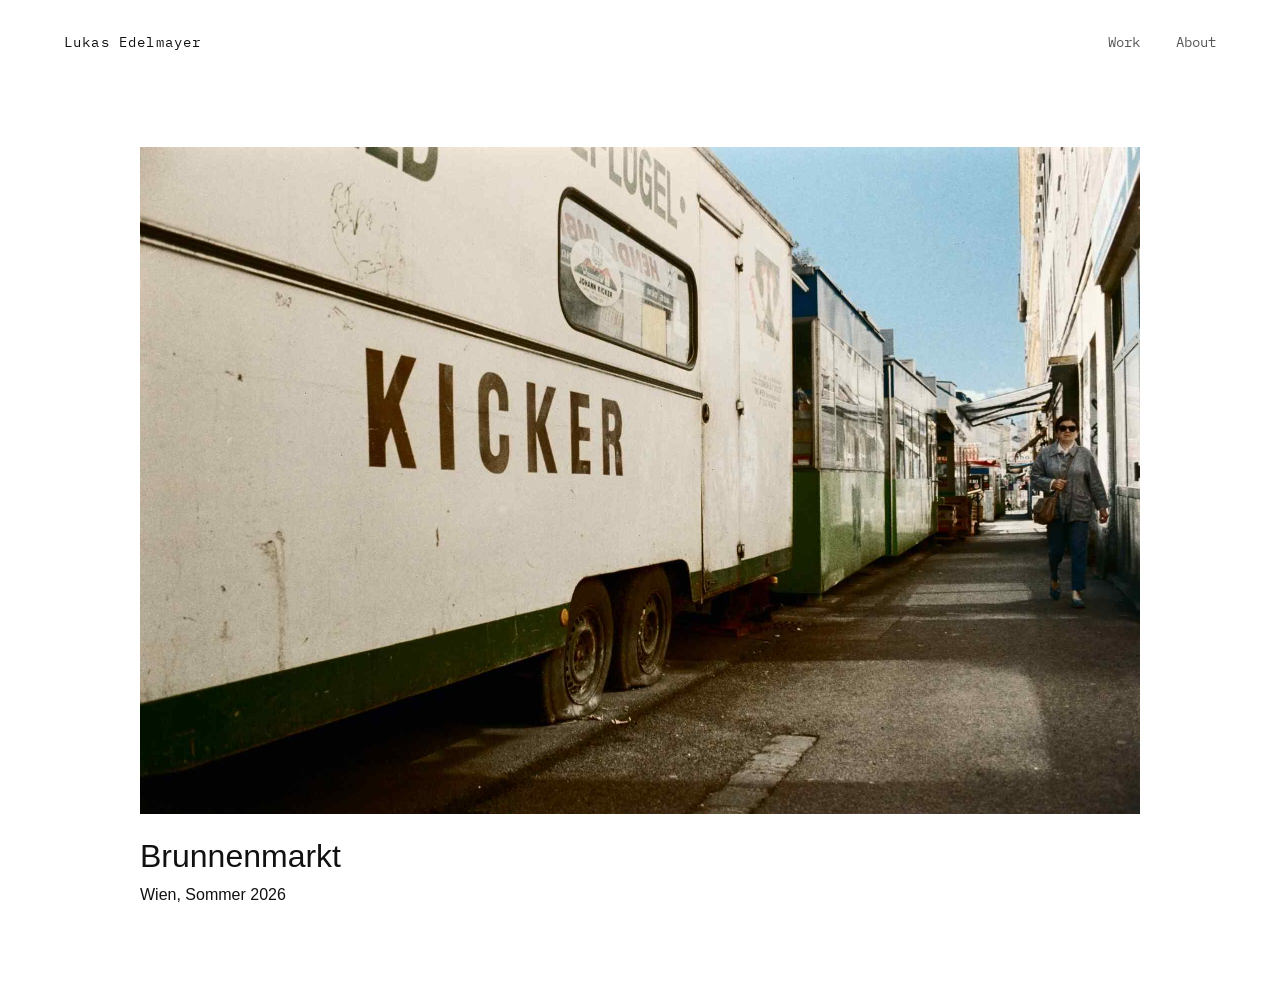
==== index.html @ d317c47a "Initial portfolio" ====
<!DOCTYPE html>
<html lang="de">
<head>
    <meta charset="UTF-8">
    <meta name="viewport" content="width=device-width, initial-scale=1.0">

    <title>Lukas Edelmayer Fotografie   </title>

    <link rel="preconnect" href="https://fonts.googleapis.com">
    <link rel="preconnect" href="https://fonts.gstatic.com" crossorigin>

    <link href="https://fonts.googleapis.com/css2?family=IBM+Plex+Mono:wght@300;400;500&display=swap" rel="stylesheet">

    <link rel="stylesheet" href="css/style.css">
</head>



<body>

<header>
    <h1>Lukas Edelmayer</h1>

    <nav>
        <a href="#">Work</a>
        <a href="#">About</a>
    </nav>
</header>


<section class="project">
<div class="hero">
    <a href="Brunnenmarkt.html">
        <img src="images/hero.jpg" alt="Brunnenmarkt">
    </a>
</div>

<div class="project-info">
    <h2>Brunnenmarkt</h2>
    <p>
        Wien, Sommer 2026
    </p>
</div>

</section>

<script>
document.addEventListener('contextmenu', e => {
    e.preventDefault();
});

document.querySelectorAll('img').forEach(img => {
    img.setAttribute('draggable', 'false');

    img.addEventListener('dragstart', e => {
        e.preventDefault();
    });
});
</script>

</body>

</html>
---- css/style.css ----
* {
    margin: 0;
    padding: 0;
    box-sizing: border-box;
}

body {
    font-family: Helvetica, Arial, sans-serif;
    color: #111;
    background: #fff;
}

/* ---------- Header ---------- */

header {
    display: flex;
    justify-content: space-between;
    align-items: center;
    padding: 2rem 5vw;
}

header h1 {
    font-family: "IBM Plex Mono", monospace;
    font-size: 0.9rem;
    font-weight: 400;
    letter-spacing: 0.08em;
}

nav a {
    font-family: "IBM Plex Mono", monospace;
    font-size: 0.9rem;
    color: #111;
    text-decoration: none;
    opacity: 0.7;
    margin-left: 2rem;
    transition: opacity 0.2s ease;
}

nav a:hover {
    opacity: 1;
}

/* ---------- Allgemeine Bildregeln ---------- */

img {
    display: block;
    user-select: none;
    -webkit-user-drag: none;
}

/* ---------- Startseite ---------- */

.hero {
    width: min(1000px, 85%);
    margin: 4rem auto 1.5rem auto;
}

.hero img {
    width: 100%;
}

.project-info {
    width: min(1000px, 85%);
    margin: 0 auto 5rem auto;
}

.project-info h2 {
    font-size: 2rem;
    font-weight: 400;
    margin-bottom: 0.5rem;
}

.project-info p {
    font-size: 1rem;
    line-height: 1.5;
}

/* ---------- Intro / About ---------- */

.intro {
    width: min(800px, 85%);
    margin: 5rem auto 6rem auto;
}

.intro h2 {
    font-size: 2rem;
    font-weight: 400;
    margin-bottom: 0.75rem;
}

.intro p {
    font-size: 1rem;
    line-height: 1.7;
}

/* ---------- Projektseite ---------- */

.project-header {
    width: min(1000px, 85%);
    margin: 3rem auto;
}

.project-header h1 {
    font-size: 1rem;
    font-weight: 400;
}

.project-header p {
    margin-top: 0.3rem;
    color: #666;
}

/* ---------- Galerie ---------- */

.gallery {
    width: min(1000px, 85%);
    margin: 0 auto 5rem auto;
}

/* Querformat */

.landscape {
    width: 100%;
    margin-bottom: 3rem;
}

/* Hochformat */

.portrait {
    max-height: 90vh;
    width: auto;
    margin: 0 auto 3rem auto;
}

/* ---------- Links auf Bildern ---------- */

.hero a {
    display: block;
}

.hero img {
    transition: opacity 0.2s ease;
}

.hero a:hover img {
    opacity: 0.95;
}
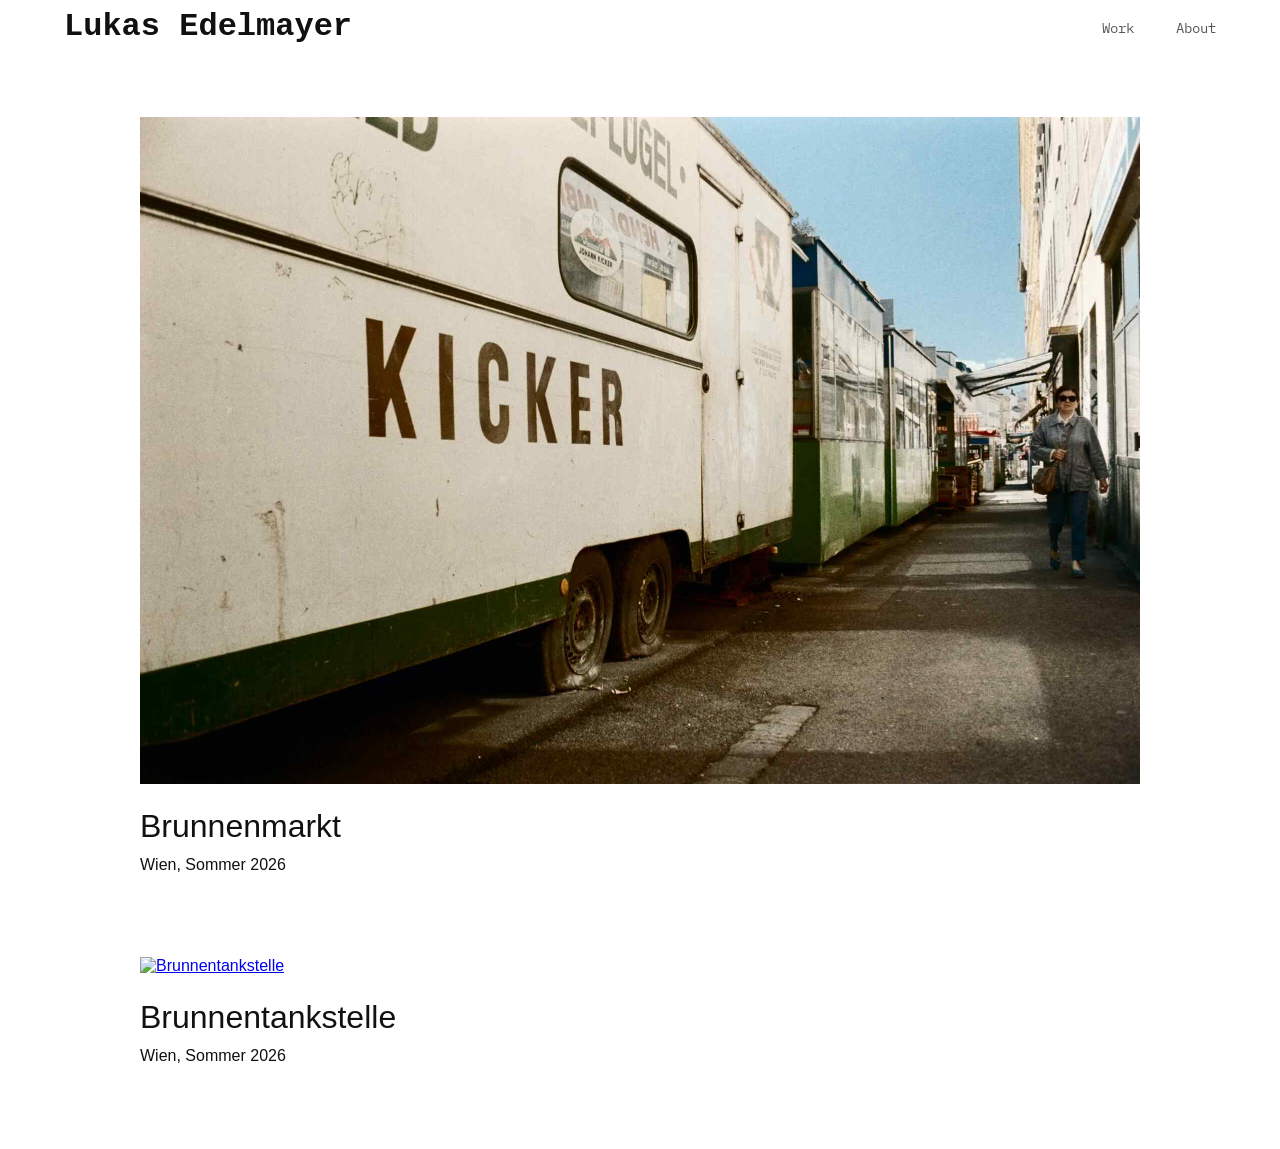
==== commit fcf44c85: "Brunnentanksteller" ====
--- a/index.html
+++ b/index.html
@@ -19,11 +19,13 @@
 <body>
 
 <header>
-    <h1>Lukas Edelmayer</h1>
+    <h1>
+        <a href="index.html">Lukas Edelmayer</a>
+    </h1>
 
     <nav>
-        <a href="#">Work</a>
-        <a href="#">About</a>
+        <a href="index.html">Work</a>
+        <a href="about.html">About</a>
     </nav>
 </header>
 
@@ -41,7 +43,21 @@
         Wien, Sommer 2026
     </p>
 </div>
+</section>
 
+<section class="project">
+<div class="hero">
+    <a href="Brunnentankstelle.html">
+        <img src="images/hero02.jpg" alt="Brunnentankstelle">
+    </a>
+</div>
+
+<div class="project-info">
+    <h2>Brunnentankstelle</h2>
+    <p>
+        Wien, Sommer 2026
+    </p>
+</div>
 </section>
 
 <script>
--- a/css/style.css
+++ b/css/style.css
@@ -13,17 +13,22 @@
 /* ---------- Header ---------- */
 
 header {
+    font-family: "IBM Plex Mono", monospace;
     display: flex;
     justify-content: space-between;
     align-items: center;
-    padding: 2rem 5vw;
+
+    padding: 0.5rem 5vw;
+
+    position: sticky;
+    top: 0;
+    
+    z-index: 1000;
 }
 
-header h1 {
-    font-family: "IBM Plex Mono", monospace;
-    font-size: 0.9rem;
-    font-weight: 400;
-    letter-spacing: 0.08em;
+header h1 a {
+    color: inherit;
+    text-decoration: none;
 }
 
 nav a {
@@ -94,42 +99,33 @@
 }
 
 /* ---------- Projektseite ---------- */
+.project-container {
+    max-width: 900px;
+    margin: 0 auto;
+    padding: 2rem;
+}
 
 .project-header {
-    width: min(1000px, 85%);
-    margin: 3rem auto;
+margin-bottom: 2rem;
+}
+.gallery {
+    max-width: 900px;
+    margin: 0 auto;
 }
 
-.project-header h1 {
-    font-size: 1rem;
-    font-weight: 400;
+.gallery img {
+    display: block;
+    margin: 0 auto 3rem auto;
 }
-
-.project-header p {
-    margin-top: 0.3rem;
-    color: #666;
-}
-
-/* ---------- Galerie ---------- */
-
-.gallery {
-    width: min(1000px, 85%);
-    margin: 0 auto 5rem auto;
-}
-
-/* Querformat */
 
 .landscape {
     width: 100%;
-    margin-bottom: 3rem;
 }
 
-/* Hochformat */
-
 .portrait {
-    max-height: 90vh;
     width: auto;
-    margin: 0 auto 3rem auto;
+    max-width: 80%;
+    max-height: 85vh;
 }
 
 /* ---------- Links auf Bildern ---------- */
@@ -144,4 +140,13 @@
 
 .hero a:hover img {
     opacity: 0.95;
+}
+
+@media (max-width: 768px) {
+
+    .portrait {
+        max-height: 80vh;
+        max-width: 85%;
+    }
+
 }
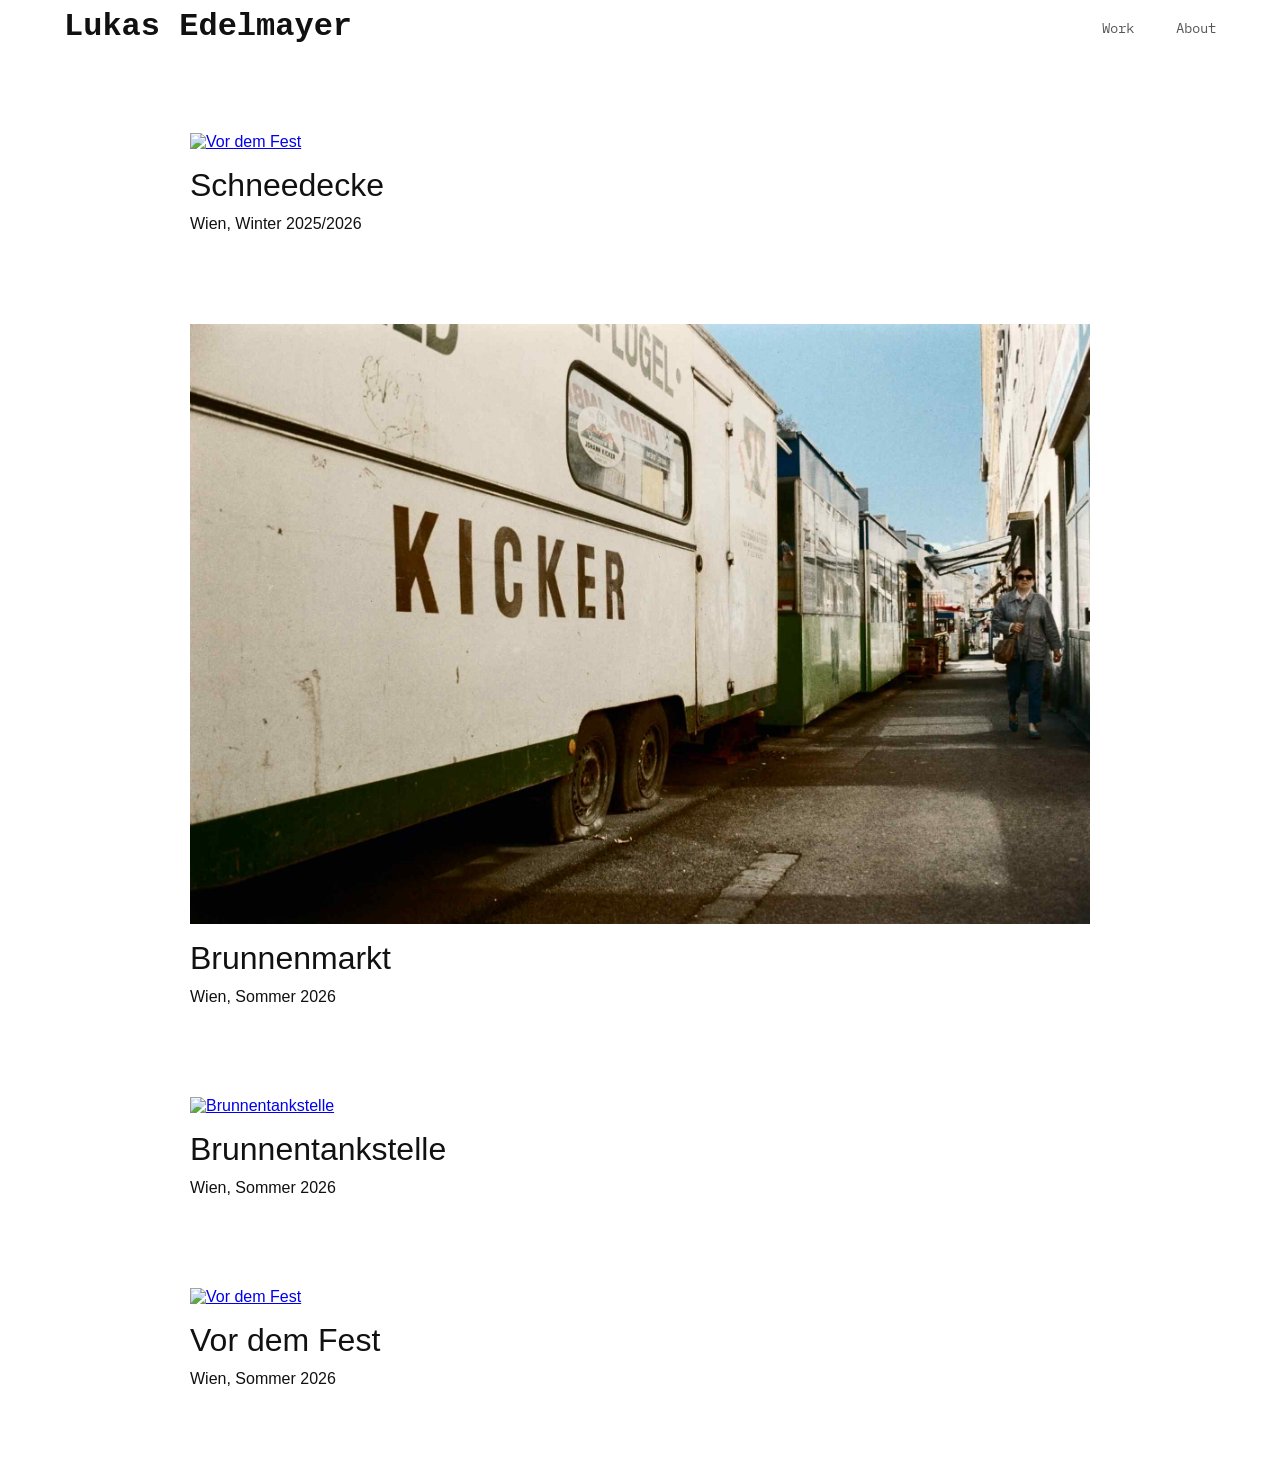
==== commit dfe2e4e9: "Schneedecke" ====
--- a/index.html
+++ b/index.html
@@ -29,6 +29,20 @@
     </nav>
 </header>
 
+<section class="project">
+<div class="hero">
+    <a href="Schneedecke.html">
+        <img src="images/20260223_005154700026.jpg" alt="Vor dem Fest">
+    </a>
+</div>
+
+<div class="project-info">
+    <h2>Schneedecke</h2>
+    <p>
+        Wien, Winter 2025/2026
+    </p>
+</div>
+</section>
 
 <section class="project">
 <div class="hero">
@@ -60,6 +74,22 @@
 </div>
 </section>
 
+<section class="project">
+<div class="hero">
+    <a href="VorDemFest.html">
+        <img src="images/20260625_DSCF4944.jpg" alt="Vor dem Fest">
+    </a>
+</div>
+
+<div class="project-info">
+    <h2>Vor dem Fest</h2>
+    <p>
+        Wien, Sommer 2026
+    </p>
+</div>
+</section>
+
+
 <script>
 document.addEventListener('contextmenu', e => {
     e.preventDefault();
--- a/css/style.css
+++ b/css/style.css
@@ -22,6 +22,9 @@
 
     position: sticky;
     top: 0;
+
+    background: rgba(255,255,255,0.95);
+    backdrop-filter: blur(6px);
     
     z-index: 1000;
 }
@@ -29,6 +32,7 @@
 header h1 a {
     color: inherit;
     text-decoration: none;
+    white-space: nowrap;
 }
 
 nav a {
@@ -56,8 +60,8 @@
 /* ---------- Startseite ---------- */
 
 .hero {
-    width: min(1000px, 85%);
-    margin: 4rem auto 1.5rem auto;
+    width: min(900px, 85%);
+    margin: 5rem auto 1rem auto;
 }
 
 .hero img {
@@ -65,8 +69,8 @@
 }
 
 .project-info {
-    width: min(1000px, 85%);
-    margin: 0 auto 5rem auto;
+    width: min(900px, 85%);
+    margin: 0 auto 8cap auto;
 }
 
 .project-info h2 {
@@ -83,7 +87,7 @@
 /* ---------- Intro / About ---------- */
 
 .intro {
-    width: min(800px, 85%);
+    width: min(900px, 85%);
     margin: 5rem auto 6rem auto;
 }
 
@@ -149,4 +153,23 @@
         max-width: 85%;
     }
 
+}
+
+/* ---------- Mobile ---------- */
+
+@media (max-width: 768px) {
+
+    header {
+        padding: 1.2rem 6vw;
+    }
+
+    header h1 {
+        font-size: 0.8rem;
+    }
+
+    nav a {
+        font-size: 0.8rem;
+        margin-left: 1.2rem;
+    }
+
 }
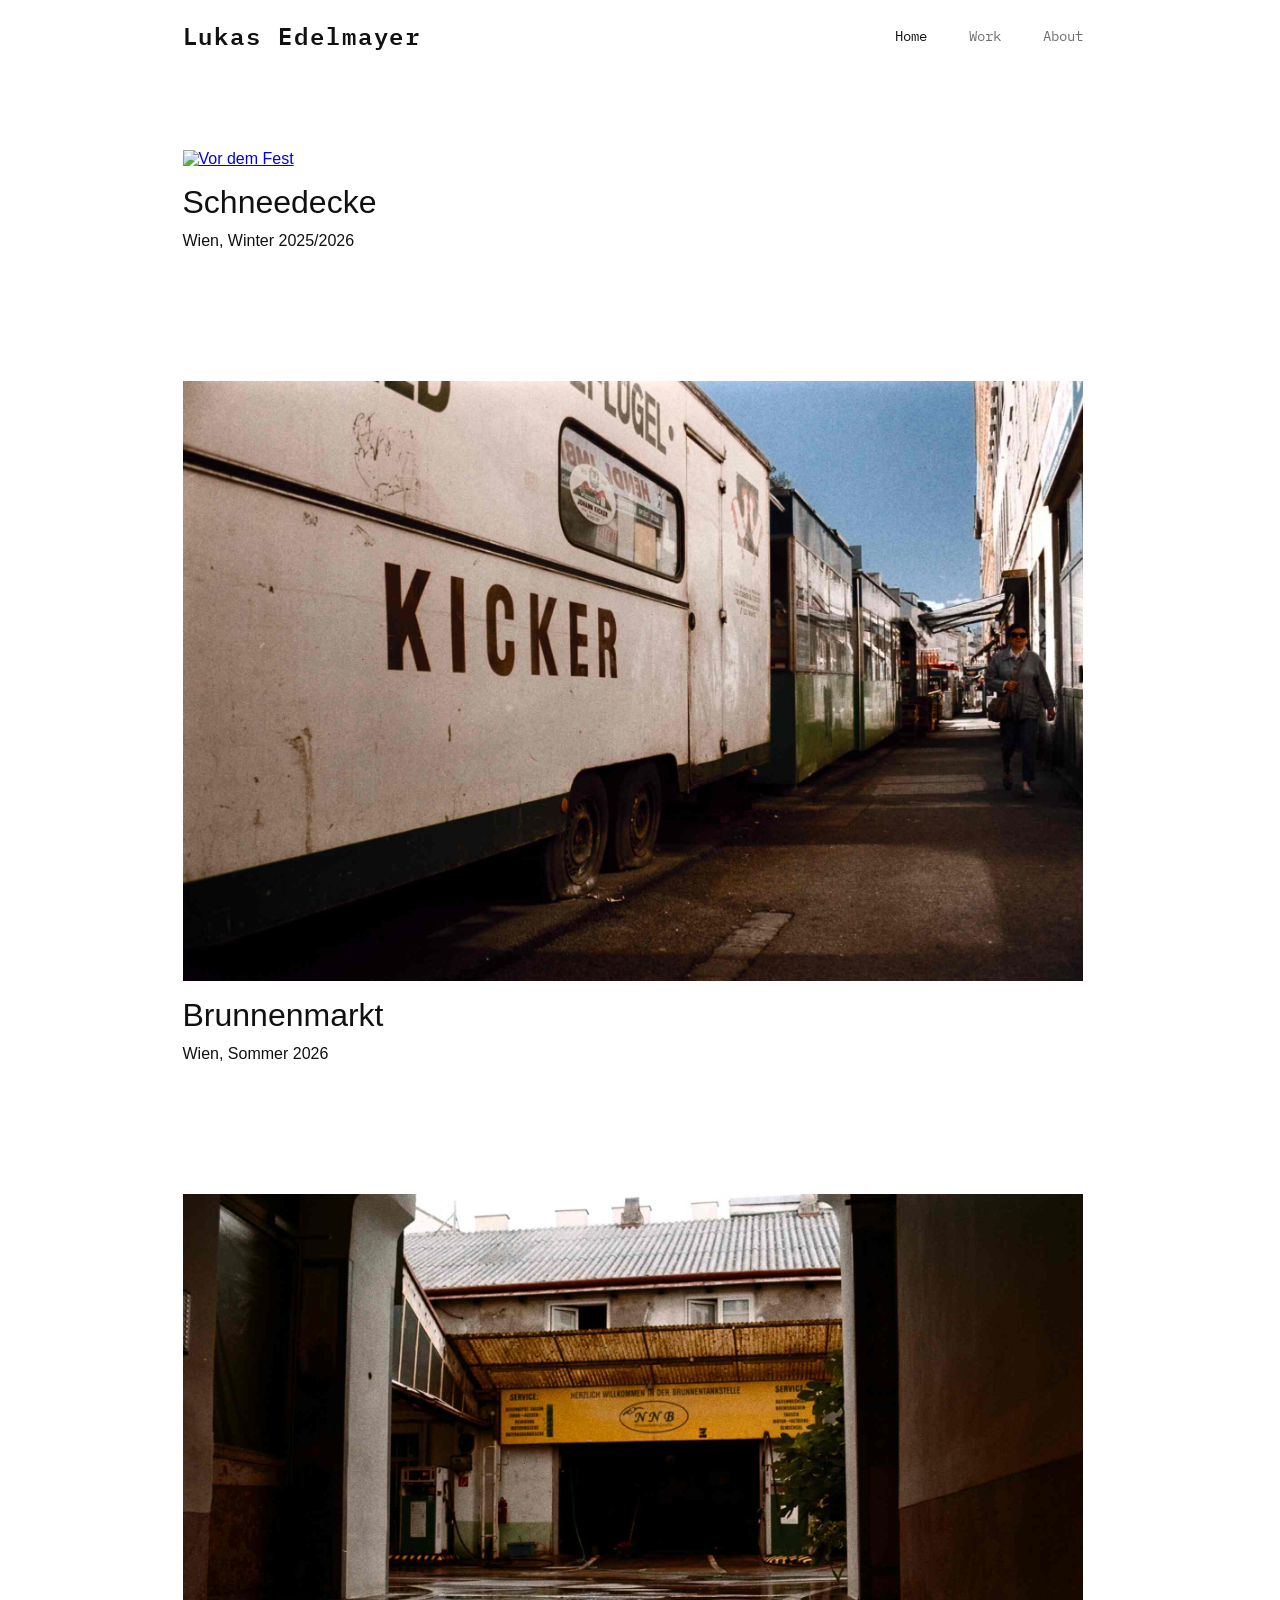
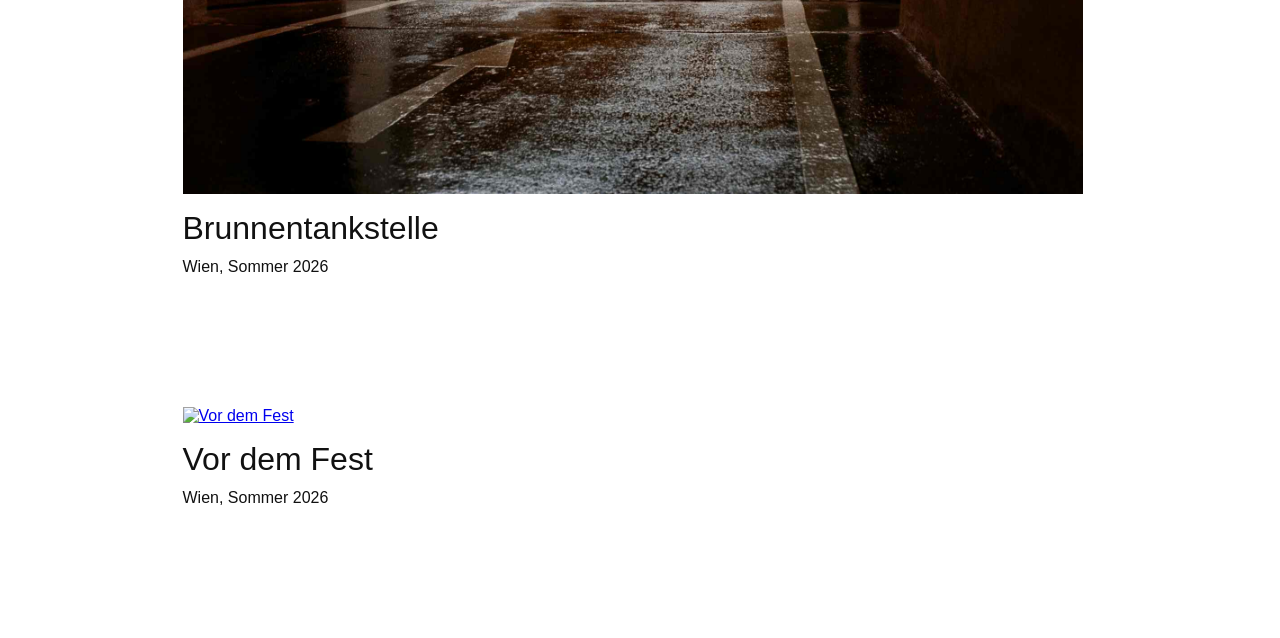
==== commit 784fdc64: "Kalbfleisch" ====
--- a/index.html
+++ b/index.html
@@ -19,14 +19,20 @@
 <body>
 
 <header>
+    <div class="header-inner">
+
     <h1>
         <a href="index.html">Lukas Edelmayer</a>
     </h1>
 
     <nav>
-        <a href="index.html">Work</a>
+        <a class="active" href="index.html">Home</a>
+        <a href="work.html">Work</a>
         <a href="about.html">About</a>
     </nav>
+
+    </div>
+
 </header>
 
 <section class="project">
@@ -47,7 +53,7 @@
 <section class="project">
 <div class="hero">
     <a href="Brunnenmarkt.html">
-        <img src="images/hero.jpg" alt="Brunnenmarkt">
+        <img src="images/20260614_DSCF4863.jpg" alt="Brunnenmarkt">
     </a>
 </div>
 
@@ -62,7 +68,7 @@
 <section class="project">
 <div class="hero">
     <a href="Brunnentankstelle.html">
-        <img src="images/hero02.jpg" alt="Brunnentankstelle">
+        <img src="images/20260703_DSCF4986.jpg" alt="Brunnentankstelle">
     </a>
 </div>
 
--- a/css/style.css
+++ b/css/style.css
@@ -2,6 +2,10 @@
     margin: 0;
     padding: 0;
     box-sizing: border-box;
+}
+
+html {
+    scrollbar-gutter: stable;
 }
 
 body {
@@ -27,6 +31,19 @@
     backdrop-filter: blur(6px);
     
     z-index: 1000;
+    
+}
+
+.header-inner {
+
+    width: min(900px, 85%);
+    margin: 0 auto;
+
+    display: flex;
+    justify-content: space-between;
+    align-items: center;
+
+    padding: 0.5rem 0;
 }
 
 header h1 a {
@@ -34,18 +51,31 @@
     text-decoration: none;
     white-space: nowrap;
 }
+
+
+header h1 {
+    font-family: "IBM Plex Mono", monospace;
+    font-size: 1.5rem;
+    font-weight: 600;
+    letter-spacing: 0.08em;
+}
+
 
 nav a {
     font-family: "IBM Plex Mono", monospace;
     font-size: 0.9rem;
     color: #111;
     text-decoration: none;
-    opacity: 0.7;
+    opacity: 0.6;
     margin-left: 2rem;
     transition: opacity 0.2s ease;
 }
 
 nav a:hover {
+    opacity: 1;
+}
+
+nav a.active {
     opacity: 1;
 }
 
@@ -70,7 +100,7 @@
 
 .project-info {
     width: min(900px, 85%);
-    margin: 0 auto 8cap auto;
+    margin: 0 auto 8rem auto;
 }
 
 .project-info h2 {
@@ -110,6 +140,8 @@
 }
 
 .project-header {
+font-size: 1rem;
+font-weight: 400; 
 margin-bottom: 2rem;
 }
 .gallery {
@@ -172,4 +204,5 @@
         margin-left: 1.2rem;
     }
 
-}+}
+
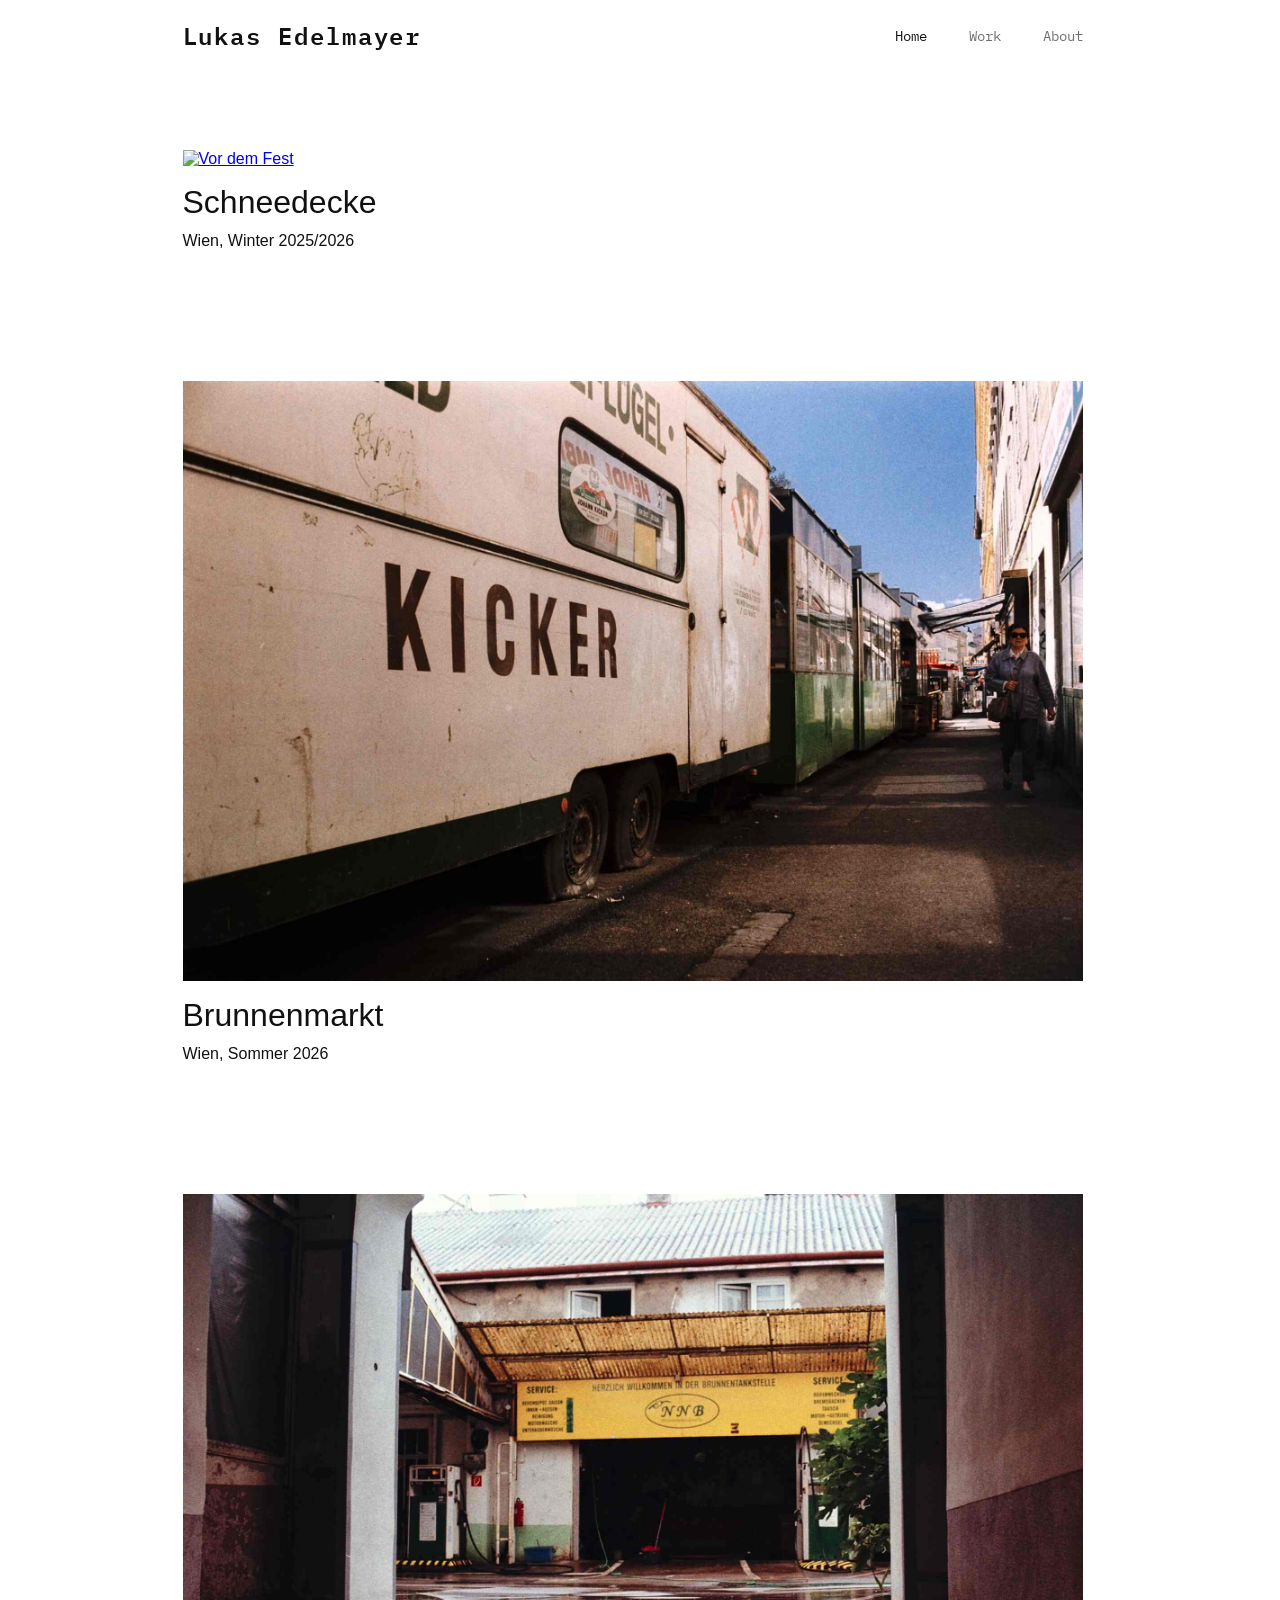
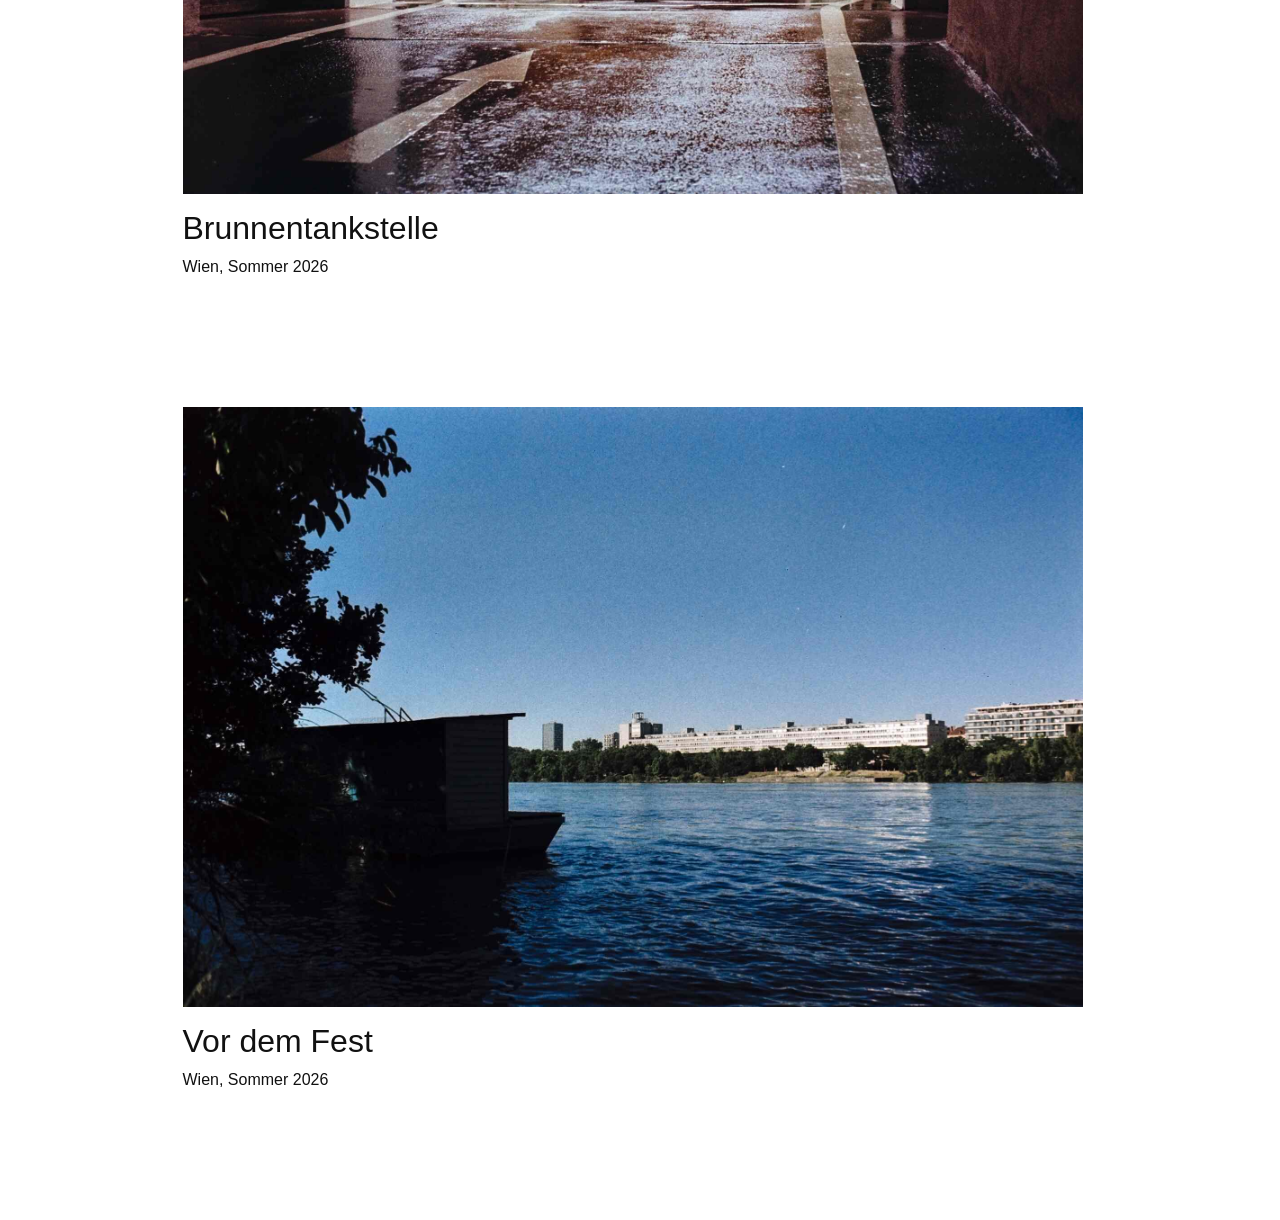
==== commit adbbe57e: "nav Leiste mobile" ====
--- a/index.html
+++ b/index.html
@@ -9,7 +9,7 @@
     <link rel="preconnect" href="https://fonts.googleapis.com">
     <link rel="preconnect" href="https://fonts.gstatic.com" crossorigin>
 
-    <link href="https://fonts.googleapis.com/css2?family=IBM+Plex+Mono:wght@300;400;500&display=swap" rel="stylesheet">
+    <link href="https://fonts.googleapis.com/css2?family=IBM+Plex+Mono:wght@300;400;500;600&display=swap"rel="stylesheet">
 
     <link rel="stylesheet" href="css/style.css">
 </head>
--- a/css/style.css
+++ b/css/style.css
@@ -192,17 +192,28 @@
 @media (max-width: 768px) {
 
     header {
-        padding: 1.2rem 6vw;
+        padding: 1rem 6vw;
+    }
+
+    .header-inner {
+        display: flex;
+        flex-direction: column;
+        align-items: flex-start;
+        gap: 0.8rem;
     }
 
     header h1 {
-        font-size: 0.8rem;
+        font-size: 1.6rem;
+    }
+
+    nav {
+        display: flex;
+        gap: 1.6rem;
     }
 
     nav a {
-        font-size: 0.8rem;
-        margin-left: 1.2rem;
-    }
-
-}
-
+        margin-left: 0;
+        font-size: 0.9rem;
+    }
+
+}
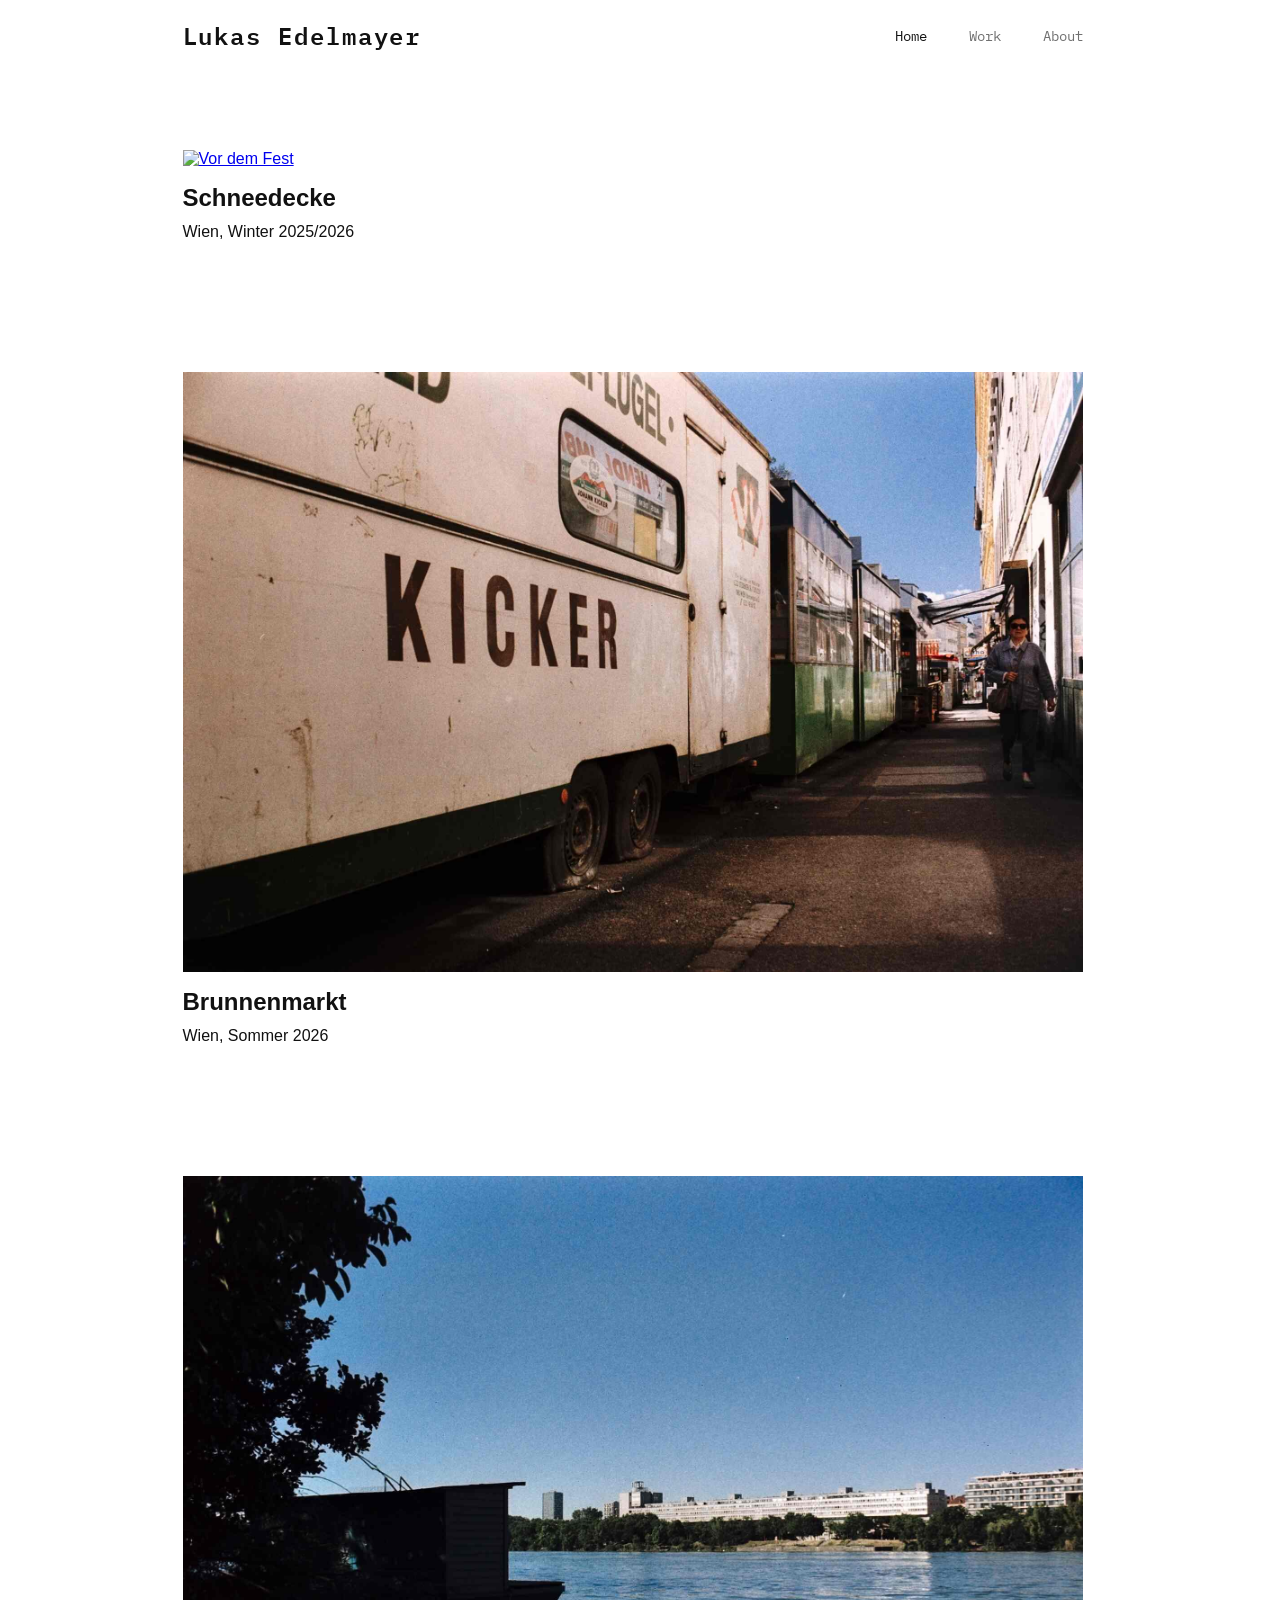
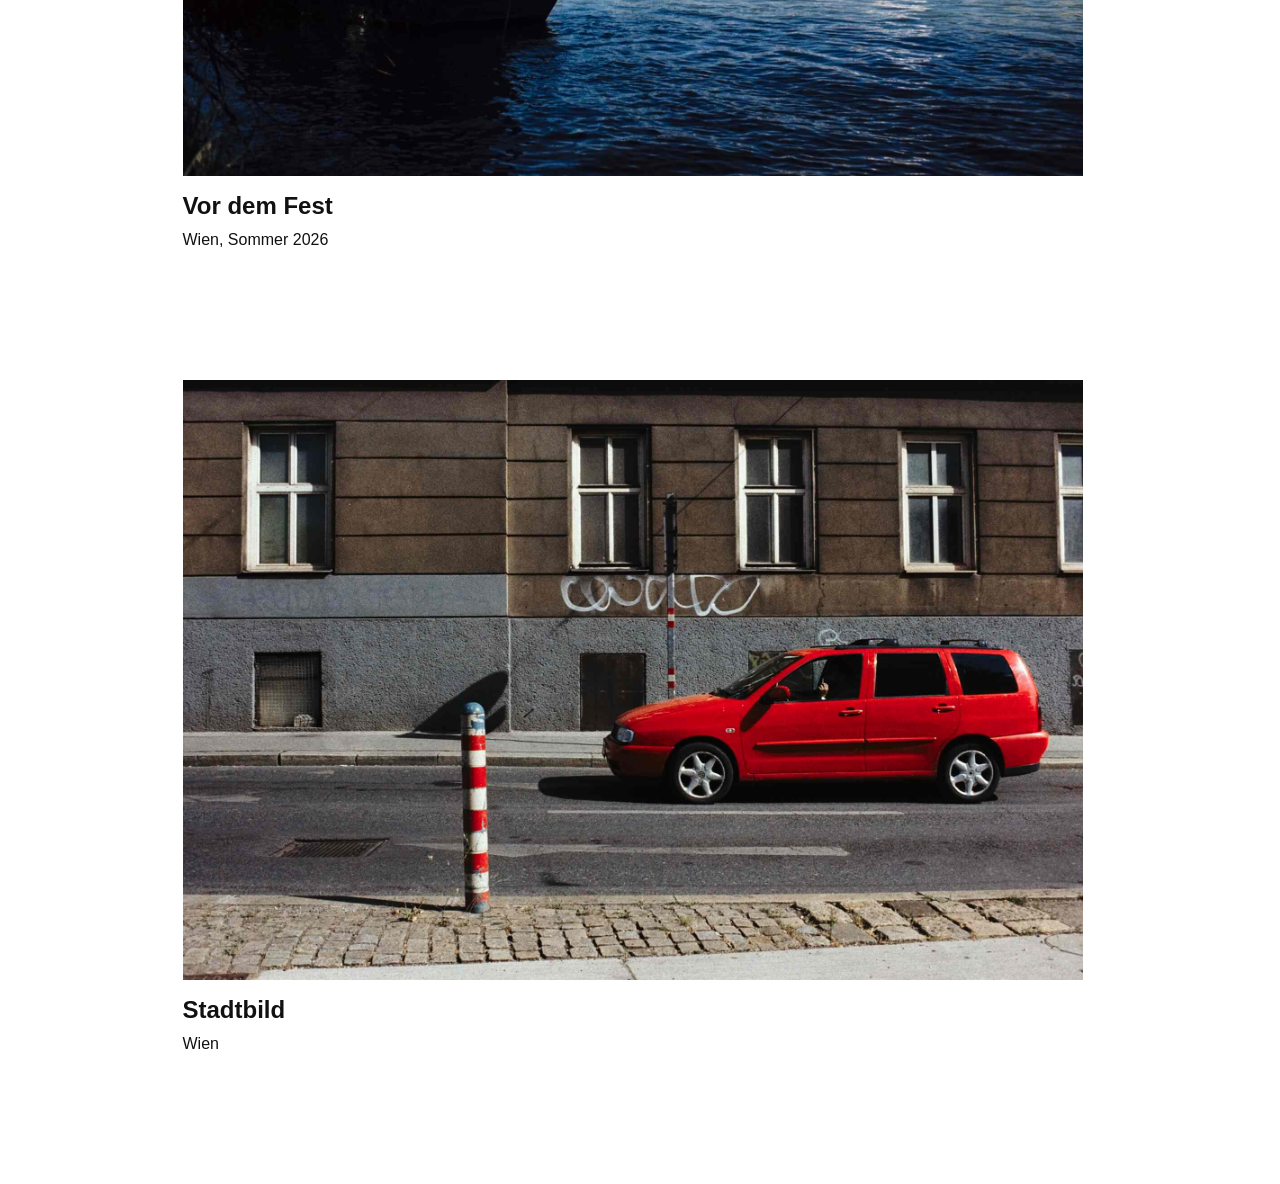
==== commit 673879ce: "Stadtbild" ====
--- a/index.html
+++ b/index.html
@@ -67,21 +67,6 @@
 
 <section class="project">
 <div class="hero">
-    <a href="Brunnentankstelle.html">
-        <img src="images/20260703_DSCF4986.jpg" alt="Brunnentankstelle">
-    </a>
-</div>
-
-<div class="project-info">
-    <h2>Brunnentankstelle</h2>
-    <p>
-        Wien, Sommer 2026
-    </p>
-</div>
-</section>
-
-<section class="project">
-<div class="hero">
     <a href="VorDemFest.html">
         <img src="images/20260625_DSCF4944.jpg" alt="Vor dem Fest">
     </a>
@@ -91,6 +76,21 @@
     <h2>Vor dem Fest</h2>
     <p>
         Wien, Sommer 2026
+    </p>
+</div>
+</section>
+
+<section class="project">
+<div class="hero">
+    <a href="Stadtbild.html">
+        <img src="images/20260713_DSCF5087.jpg" alt="Stadtbild">
+    </a>
+</div>
+
+<div class="project-info">
+    <h2>Stadtbild</h2>
+    <p>
+        Wien
     </p>
 </div>
 </section>
--- a/css/style.css
+++ b/css/style.css
@@ -104,8 +104,8 @@
 }
 
 .project-info h2 {
-    font-size: 2rem;
-    font-weight: 400;
+    font-size: 1.5rem;
+    font-weight: 600;
     margin-bottom: 0.5rem;
 }
 
@@ -130,23 +130,25 @@
 .intro p {
     font-size: 1rem;
     line-height: 1.7;
+
+    text-align: justify;
+    hyphens: auto;
 }
 
 /* ---------- Projektseite ---------- */
 .project-container {
-    max-width: 900px;
-    margin: 0 auto;
-    padding: 2rem;
+    width: min(900px, 85%);
+    margin: 2rem auto;
 }
 
 .project-header {
-font-size: 1rem;
+font-size: 0.6rem;
 font-weight: 400; 
-margin-bottom: 2rem;
+margin: 0 auto 4rem auto;
 }
 .gallery {
     max-width: 900px;
-    margin: 0 auto;
+    margin: 0 auto 4rem auto;
 }
 
 .gallery img {
@@ -178,18 +180,9 @@
     opacity: 0.95;
 }
 
-@media (max-width: 768px) {
-
-    .portrait {
-        max-height: 80vh;
-        max-width: 85%;
-    }
-
-}
-
 /* ---------- Mobile ---------- */
 
-@media (max-width: 768px) {
+@media (max-width: 900px) {
 
     header {
         padding: 1rem 6vw;
@@ -216,4 +209,10 @@
         font-size: 0.9rem;
     }
 
-}
+    .portrait {
+        max-height: 80vh;
+        max-width: 85%;
+    }
+
+
+}
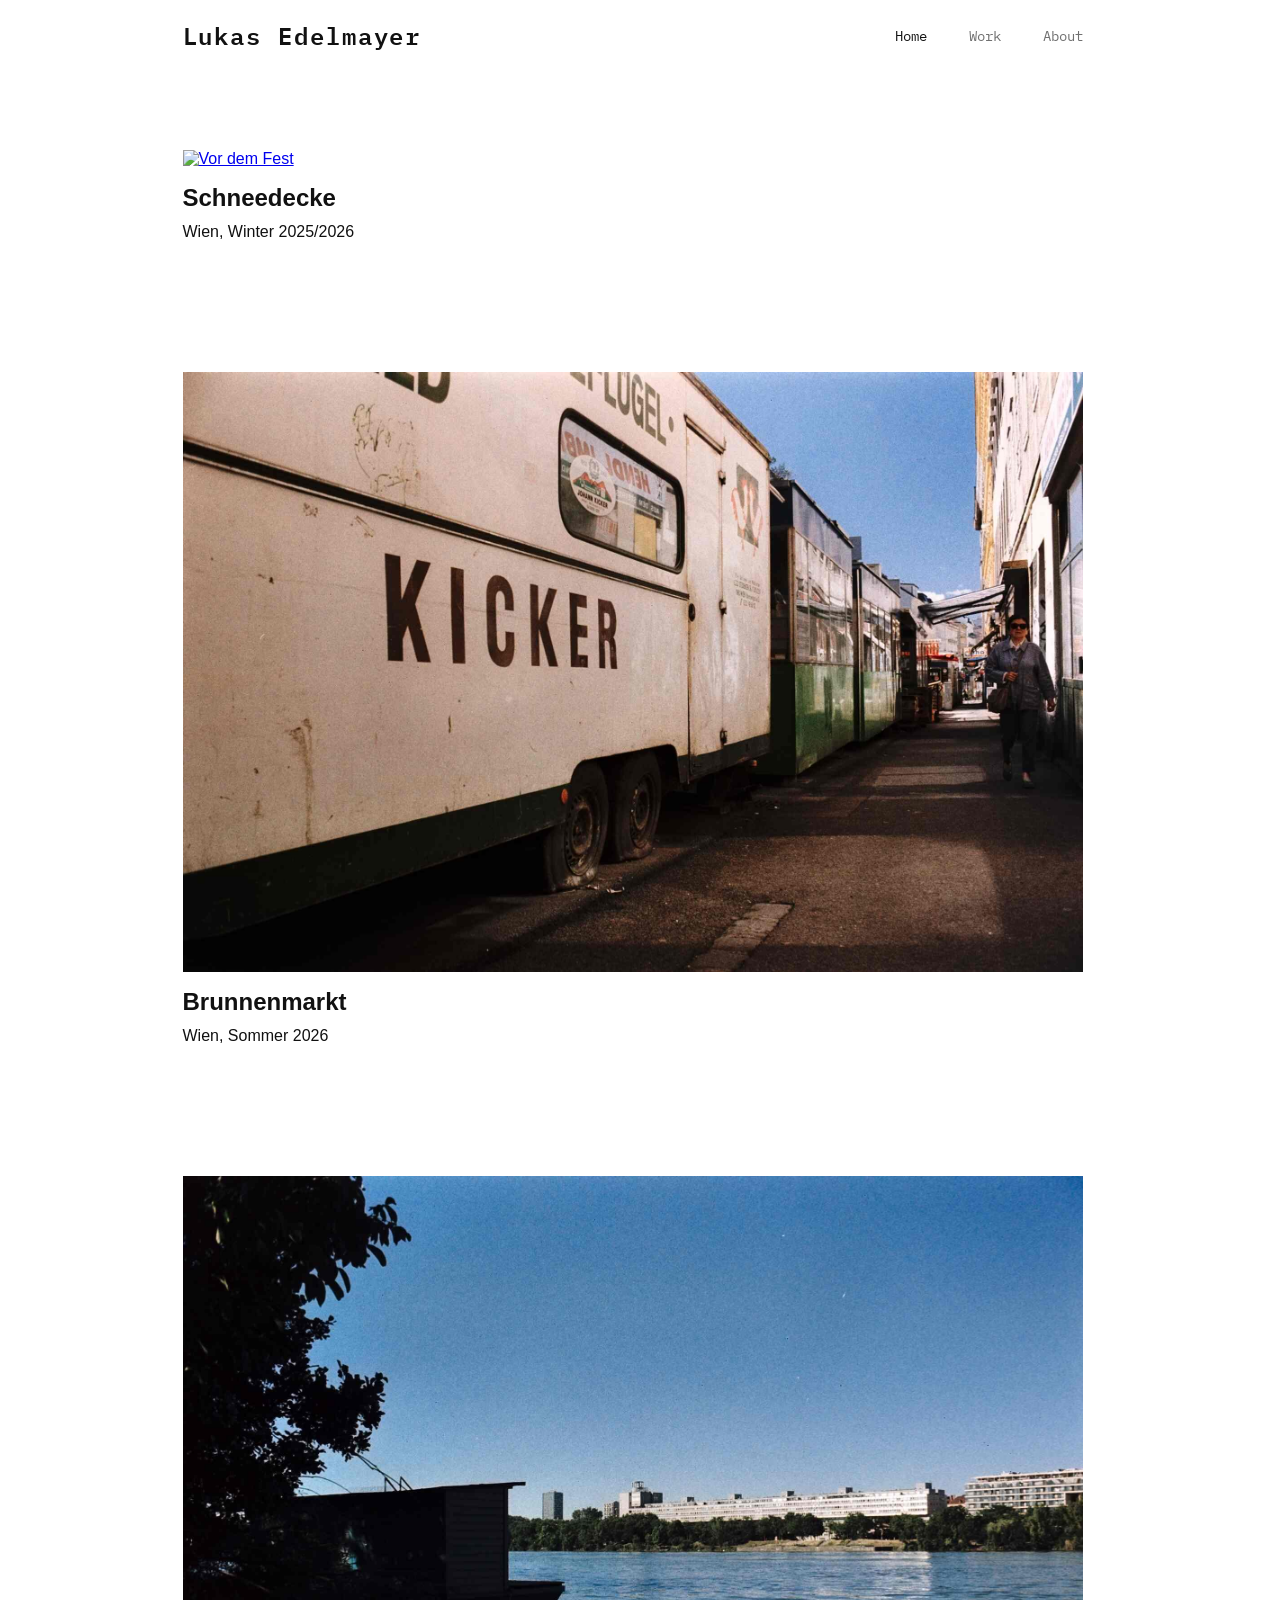
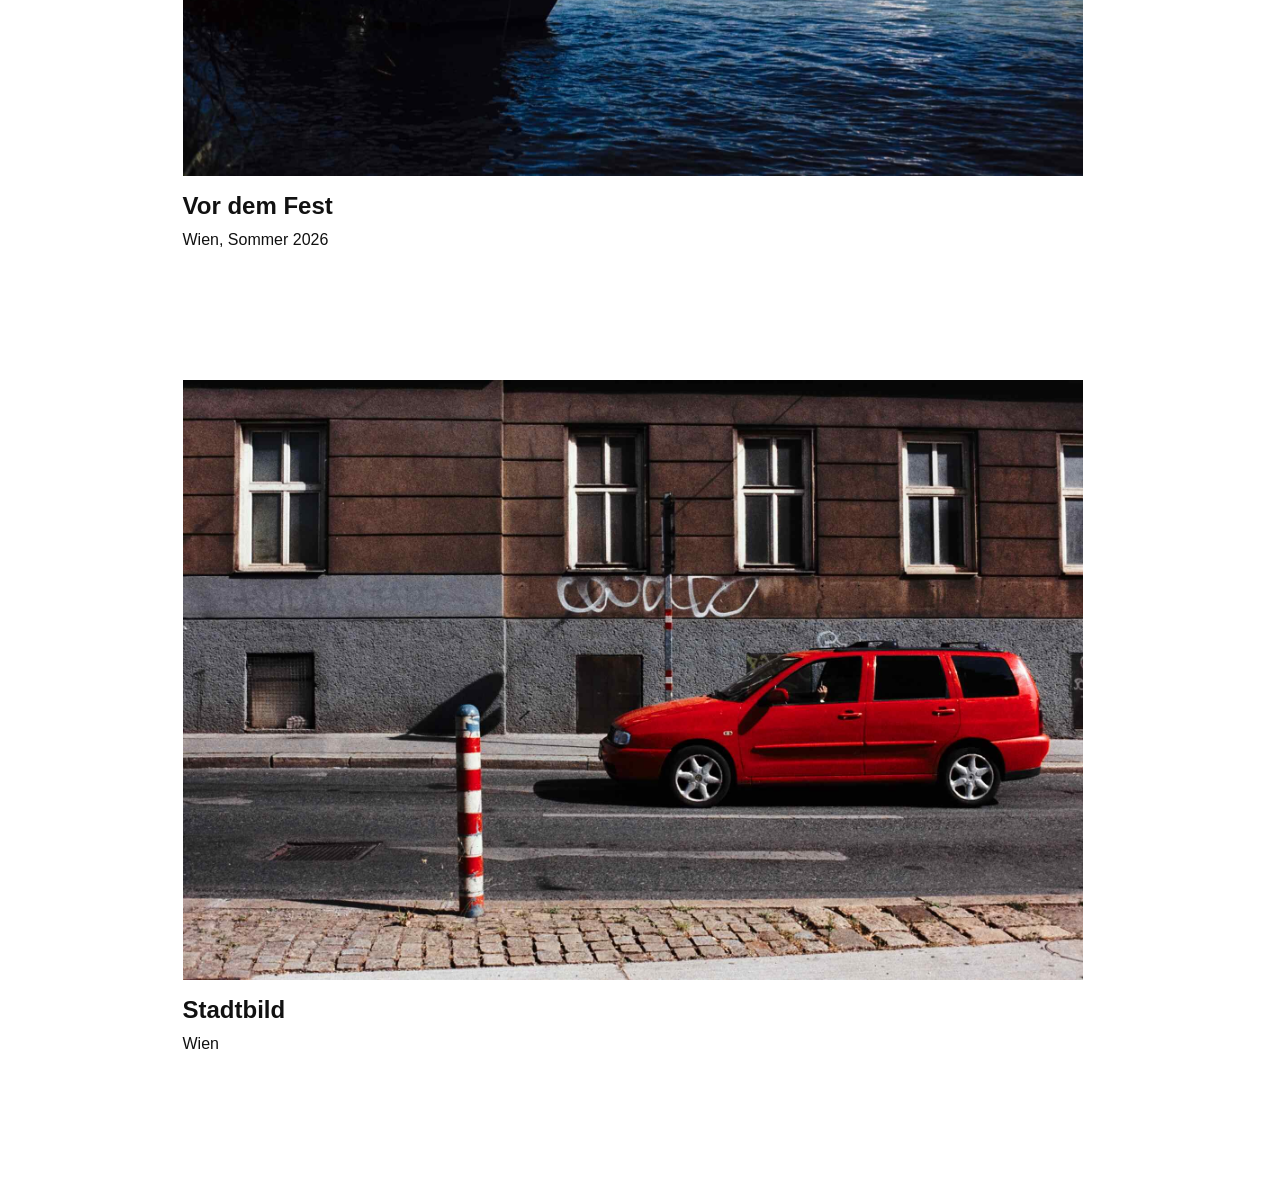
==== commit ec0260cc: "Stadtbild update" ====
--- a/index.html
+++ b/index.html
@@ -83,7 +83,7 @@
 <section class="project">
 <div class="hero">
     <a href="Stadtbild.html">
-        <img src="images/20260713_DSCF5087.jpg" alt="Stadtbild">
+        <img src="images/20260714_DSCF5118.jpg" alt="Stadtbild">
     </a>
 </div>
 
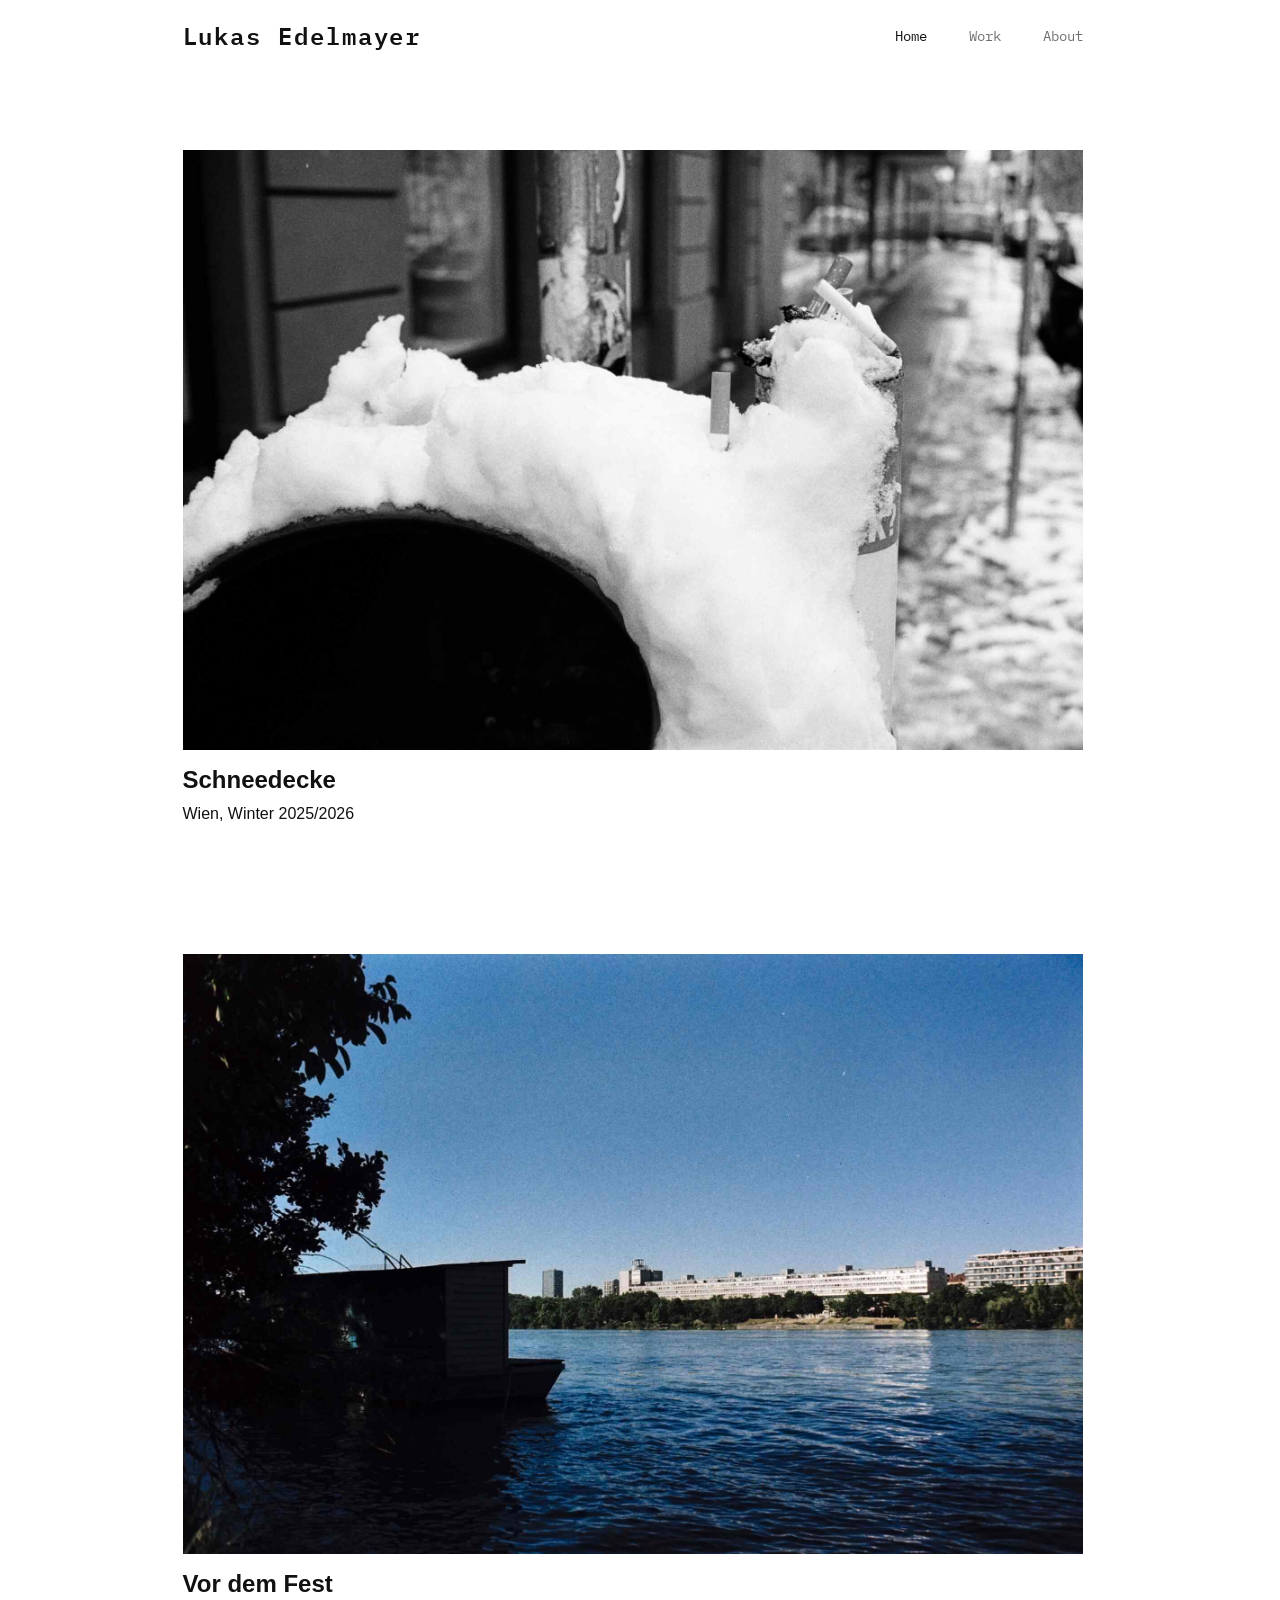
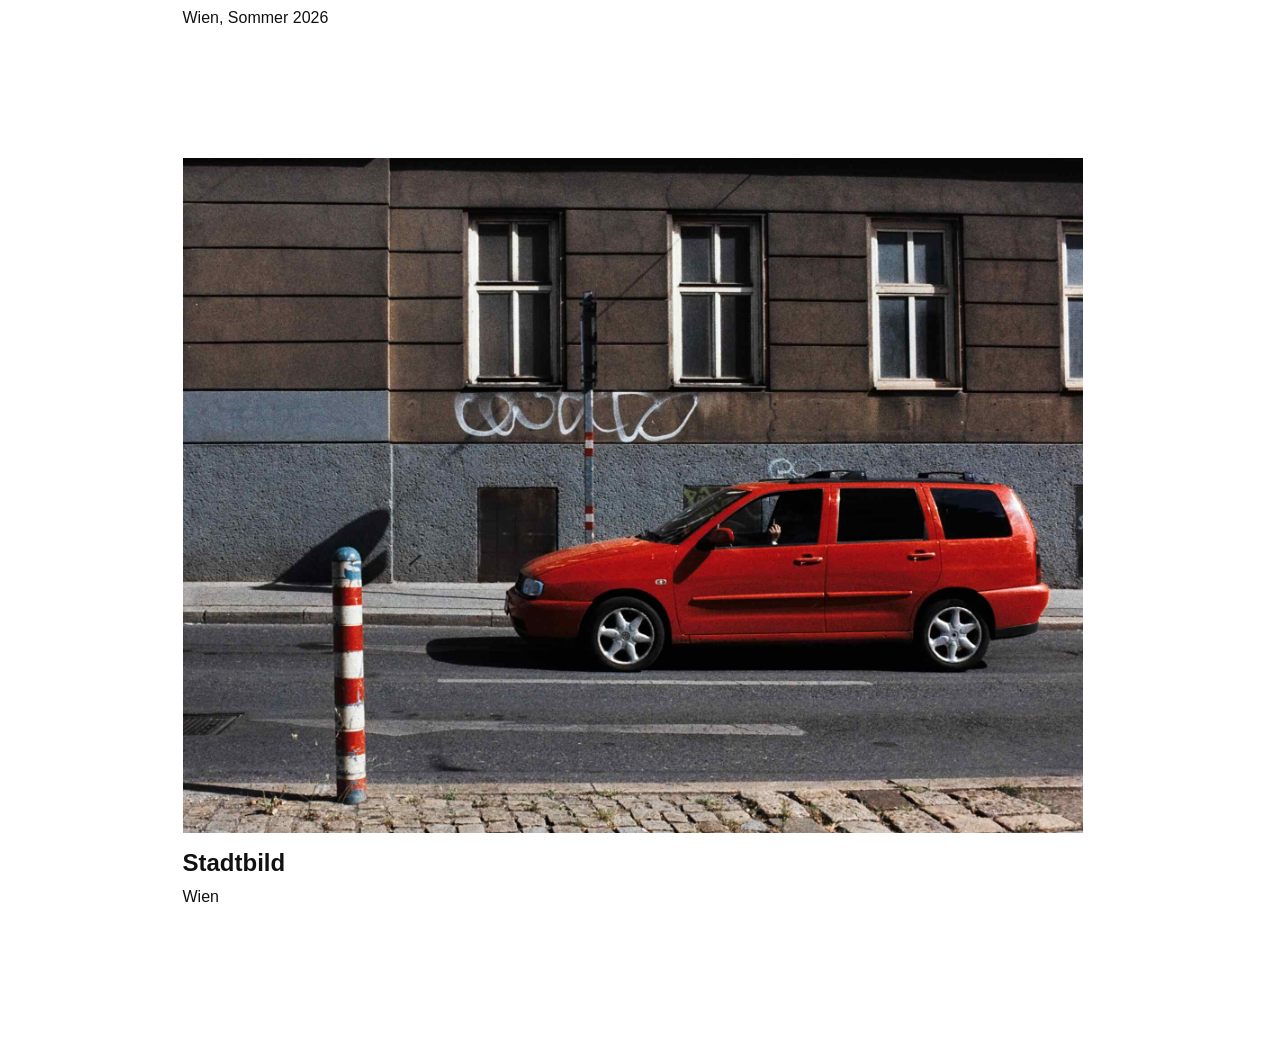
==== commit 9c39d69c: "Stadtbild" ====
--- a/index.html
+++ b/index.html
@@ -50,12 +50,12 @@
 </div>
 </section>
 
-<section class="project">
+<!-- <section class="project">
 <div class="hero">
     <a href="Brunnenmarkt.html">
         <img src="images/20260614_DSCF4863.jpg" alt="Brunnenmarkt">
     </a>
-</div>
+</div> 
 
 <div class="project-info">
     <h2>Brunnenmarkt</h2>
@@ -63,7 +63,7 @@
         Wien, Sommer 2026
     </p>
 </div>
-</section>
+</section> -->
 
 <section class="project">
 <div class="hero">
